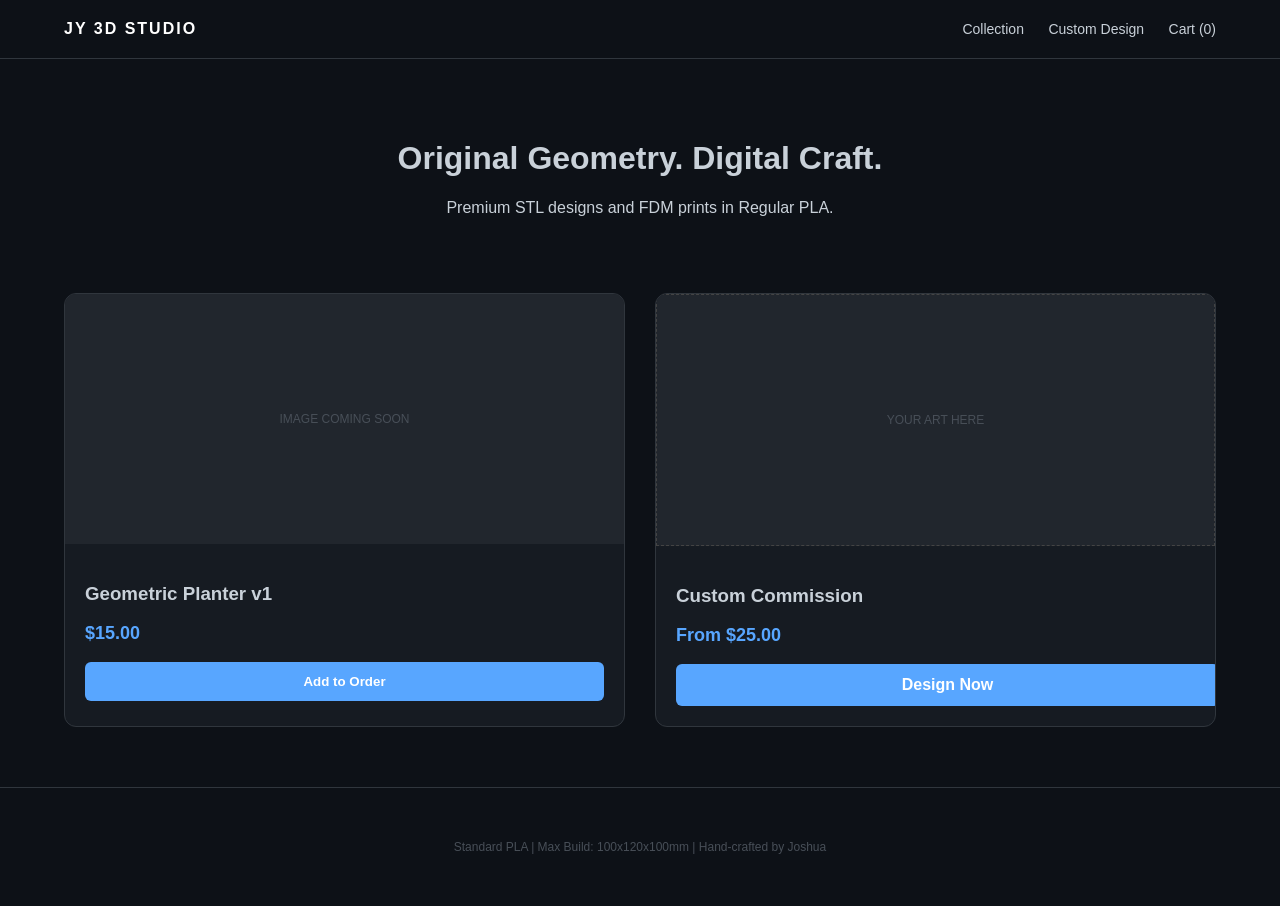
==== index.html @ 40d60420 "Create custom.html Update website look Update index.html" ====
<!DOCTYPE html>
<html lang="en">
<head>
    <meta charset="UTF-8">
    <meta name="viewport" content="width=device-width, initial-scale=1.0">
    <title>JY 3D Design Studio</title>
    <link rel="stylesheet" href="style.css">
</head>
<body>

<nav>
    <div class="logo">JY 3D STUDIO</div>
    <div class="nav-links">
        <a href="index.html">Collection</a>
        <a href="custom.html">Custom Design</a>
        <a href="#" class="cart-btn">Cart (0)</a>
    </div>
</nav>

<header class="hero">
    <h1>Original Geometry. Digital Craft.</h1>
    <p>Premium STL designs and FDM prints in Regular PLA.</p>
</header>

<section class="grid">
    <div class="card">
        <div class="img-placeholder">IMAGE COMING SOON</div>
        <div class="card-info">
            <h3>Geometric Planter v1</h3>
            <p class="price">$15.00</p>
            <button class="buy-btn">Add to Order</button>
        </div>
    </div>

    <div class="card custom-card">
        <div class="img-placeholder" style="border: 1px dashed #444;">YOUR ART HERE</div>
        <div class="card-info">
            <h3>Custom Commission</h3>
            <p class="price">From $25.00</p>
            <a href="custom.html" class="buy-btn" style="text-align: center; text-decoration: none; display: block;">Design Now</a>
        </div>
    </div>
</section>

<footer>
    <p>Standard PLA | Max Build: 100x120x100mm | Hand-crafted by Joshua</p>
</footer>

</body>
</html>
---- style.css ----
:root {
    --bg: #0d1117;
    --card: #161b22;
    --accent: #58a6ff;
    --text: #c9d1d9;
}

body {
    background-color: var(--bg);
    color: var(--text);
    font-family: -apple-system, BlinkMacSystemFont, "Segoe UI", Helvetica, Arial, sans-serif;
    margin: 0;
}

nav {
    display: flex;
    justify-content: space-between;
    align-items: center;
    padding: 20px 5%;
    border-bottom: 1px solid #30363d;
}

.logo { font-weight: bold; letter-spacing: 2px; color: white; }

.nav-links a {
    color: var(--text);
    text-decoration: none;
    margin-left: 20px;
    font-size: 14px;
}

.hero { text-align: center; padding: 60px 20px; }

.grid {
    display: grid;
    grid-template-columns: repeat(auto-fit, minmax(280px, 1fr));
    gap: 30px;
    padding: 0 5% 60px;
}

.card {
    background: var(--card);
    border-radius: 12px;
    border: 1px solid #30363d;
    overflow: hidden;
    transition: transform 0.2s;
}

.card:hover { transform: translateY(-5px); border-color: var(--accent); }

.img-placeholder {
    height: 250px;
    background: #21262d;
    display: flex;
    align-items: center;
    justify-content: center;
    font-size: 12px;
    color: #484f58;
}

.card-info { padding: 20px; }

.price { color: var(--accent); font-weight: bold; font-size: 18px; }

.buy-btn {
    width: 100%;
    background: var(--accent);
    color: white;
    border: none;
    padding: 12px;
    border-radius: 6px;
    font-weight: bold;
    cursor: pointer;
}

footer {
    text-align: center;
    padding: 40px;
    font-size: 12px;
    color: #484f58;
    border-top: 1px solid #30363d;
}
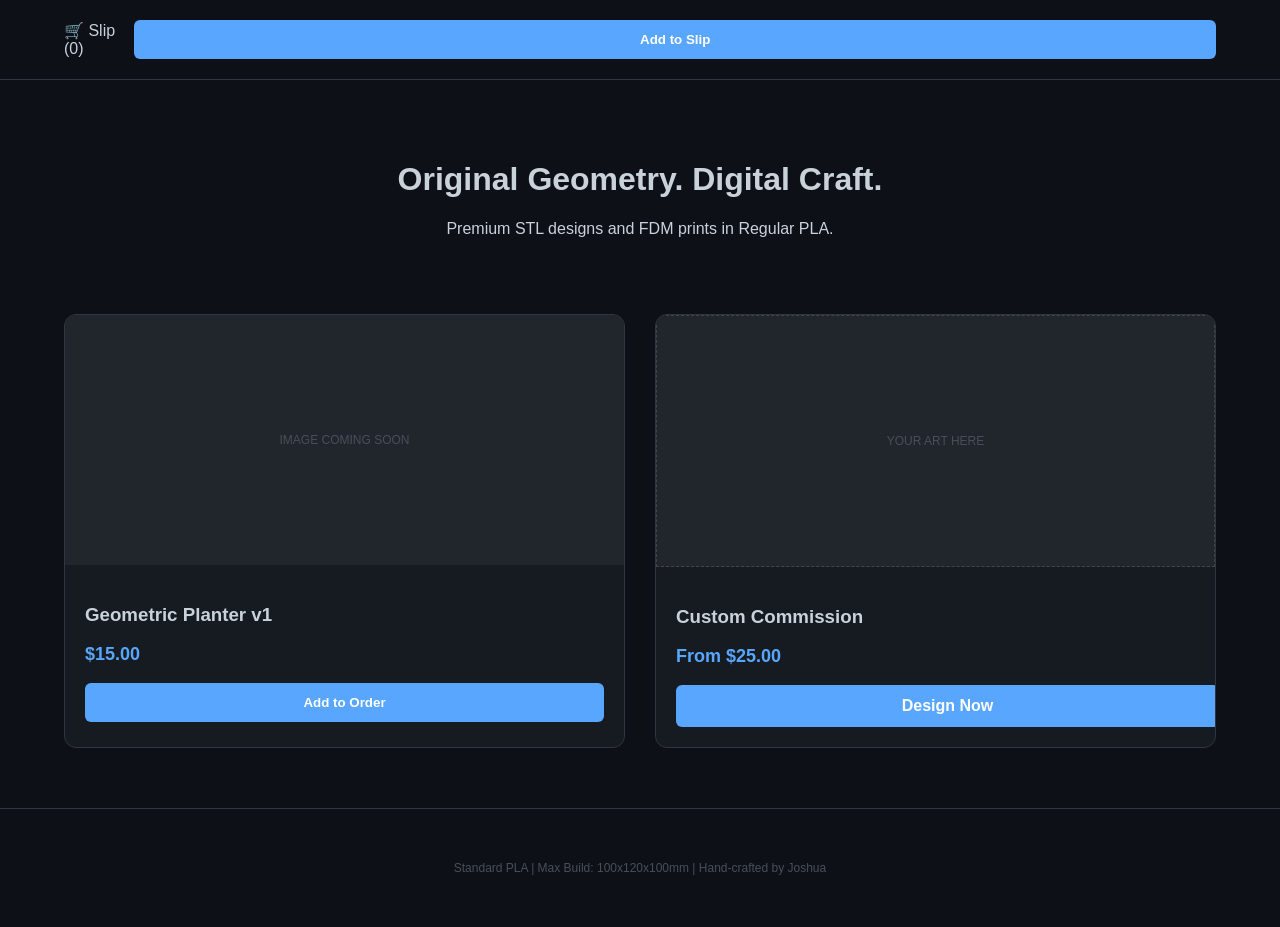
==== commit 133c0a56: "Made the site functional XD (hopefully)" ====
--- a/index.html
+++ b/index.html
@@ -9,12 +9,13 @@
 <body>
 
 <nav>
-    <div class="logo">JY 3D STUDIO</div>
-    <div class="nav-links">
-        <a href="index.html">Collection</a>
-        <a href="custom.html">Custom Design</a>
-        <a href="#" class="cart-btn">Cart (0)</a>
+    <div class="cart-icon" onclick="goToCheckout()" style="cursor:pointer; position:relative;">
+        🛒 Slip (<span id="cart-count">0</span>)
     </div>
+    
+    <button class="buy-btn" onclick="addToCart('Geometric Vase', '$25.00')">Add to Slip</button>
+    
+    <script src="main.js"></script>
 </nav>
 
 <header class="hero">
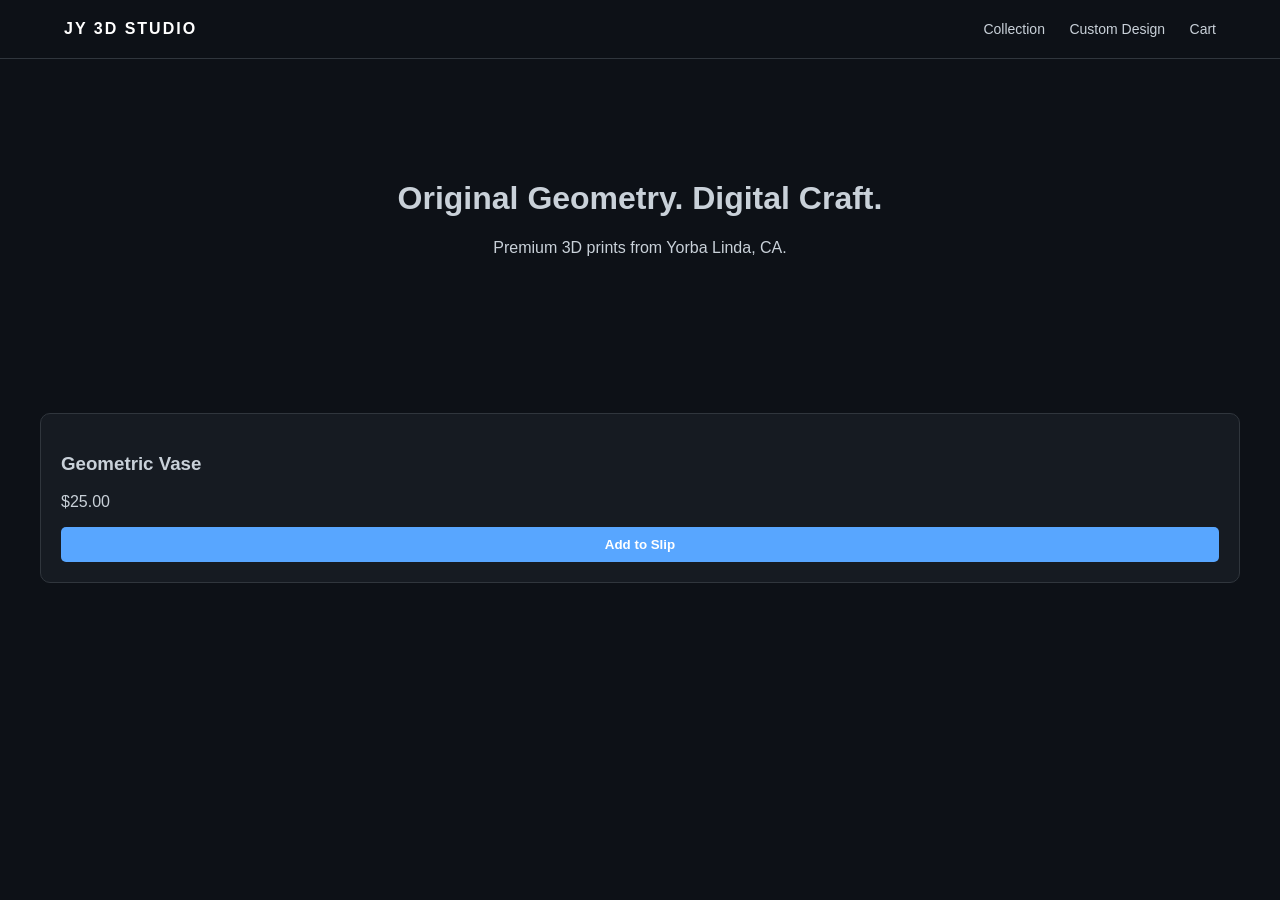
==== commit 91f0a5af: "Making sure everything works pt. 3" ====
--- a/index.html
+++ b/index.html
@@ -2,50 +2,33 @@
 <html lang="en">
 <head>
     <meta charset="UTF-8">
-    <meta name="viewport" content="width=device-width, initial-scale=1.0">
-    <title>JY 3D Design Studio</title>
+    <title>JY 3D Studio</title>
     <link rel="stylesheet" href="style.css">
 </head>
 <body>
 
 <nav>
-    <div class="cart-icon" onclick="goToCheckout()" style="cursor:pointer; position:relative;">
-        🛒 Slip (<span id="cart-count">0</span>)
+    <div class="logo">JY 3D STUDIO</div>
+    <div class="nav-links">
+        <a href="index.html">Collection</a>
+        <a href="custom.html">Custom Design</a>
+        <a href="checkout.html">Cart</a>
     </div>
-    
-    <button class="buy-btn" onclick="addToCart('Geometric Vase', '$25.00')">Add to Slip</button>
-    
-    <script src="main.js"></script>
 </nav>
 
-<header class="hero">
+<header style="text-align:center; padding:100px 20px;">
     <h1>Original Geometry. Digital Craft.</h1>
-    <p>Premium STL designs and FDM prints in Regular PLA.</p>
+    <p>Premium 3D prints from Yorba Linda, CA.</p>
 </header>
 
-<section class="grid">
-    <div class="card">
-        <div class="img-placeholder">IMAGE COMING SOON</div>
-        <div class="card-info">
-            <h3>Geometric Planter v1</h3>
-            <p class="price">$15.00</p>
-            <button class="buy-btn">Add to Order</button>
-        </div>
-    </div>
-
-    <div class="card custom-card">
-        <div class="img-placeholder" style="border: 1px dashed #444;">YOUR ART HERE</div>
-        <div class="card-info">
-            <h3>Custom Commission</h3>
-            <p class="price">From $25.00</p>
-            <a href="custom.html" class="buy-btn" style="text-align: center; text-decoration: none; display: block;">Design Now</a>
-        </div>
+<section style="display:grid; grid-template-columns: repeat(auto-fit, minmax(250px, 1fr)); gap:20px; padding:40px;">
+    <div class="card" style="background:#161b22; padding:20px; border-radius:10px; border:1px solid #30363d;">
+        <h3>Geometric Vase</h3>
+        <p>$25.00</p>
+        <button class="buy-btn" onclick="addToCart('Geometric Vase', '$25.00')" style="width:100%; padding:10px; background:#58a6ff; border:none; border-radius:5px; color:white; cursor:pointer;">Add to Slip</button>
     </div>
 </section>
 
-<footer>
-    <p>Standard PLA | Max Build: 100x120x100mm | Hand-crafted by Joshua</p>
-</footer>
-
+<script src="main.js"></script>
 </body>
 </html>
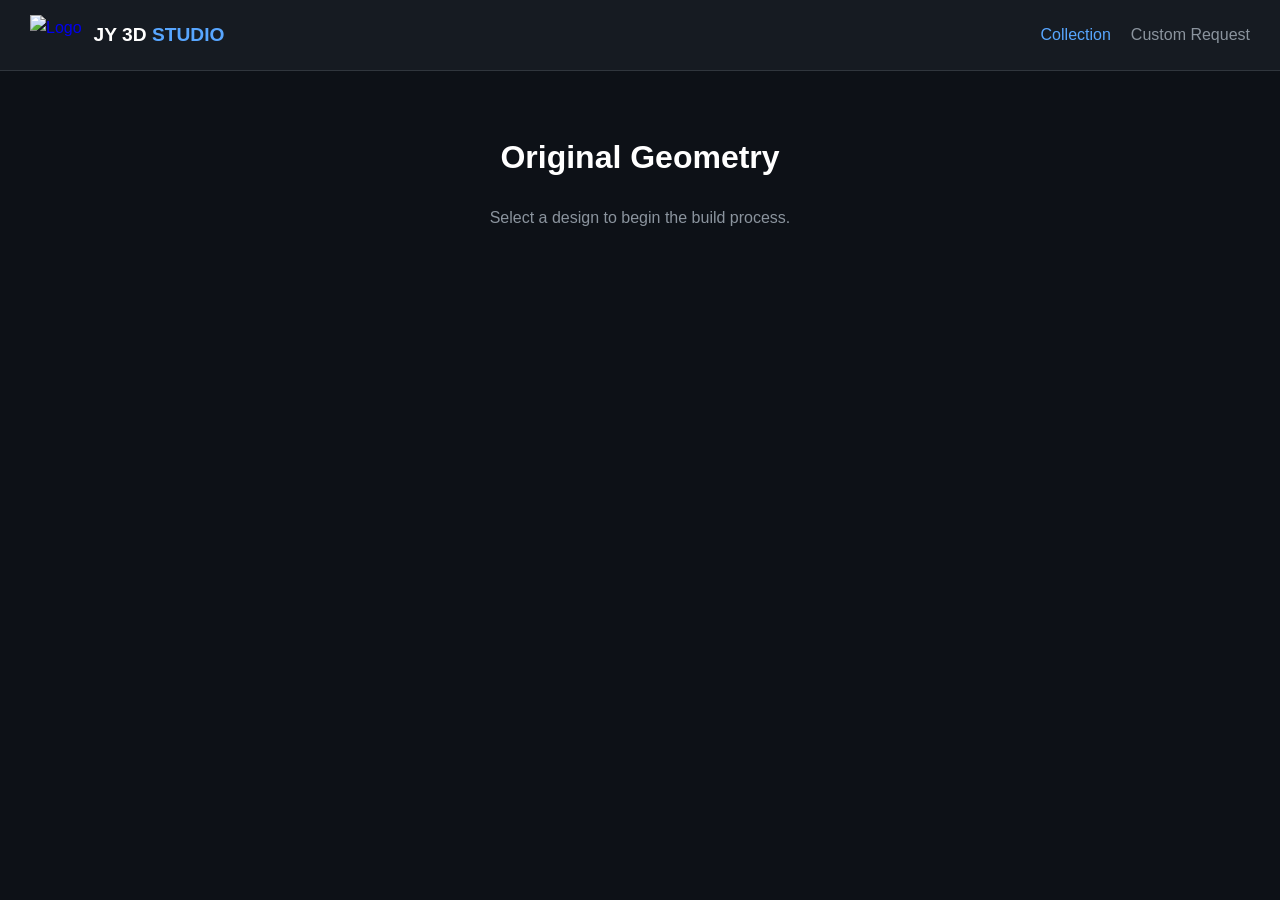
==== commit bd53e869: "feat: implement branding v1, email automation, and live order tracking Added global JY 3D Studio nav" ====
--- a/index.html
+++ b/index.html
@@ -2,33 +2,30 @@
 <html lang="en">
 <head>
     <meta charset="UTF-8">
-    <title>JY 3D Studio</title>
+    <meta name="viewport" content="width=device-width, initial-scale=1.0">
+    <title>Collection | JY 3D Studio</title>
     <link rel="stylesheet" href="style.css">
 </head>
 <body>
+    <nav style="display: flex; align-items: center; justify-content: space-between; padding: 15px 30px; background: #161b22; border-bottom: 1px solid #30363d;">
+        <div style="display: flex; align-items: center;">
+            <a href="index.html" style="text-decoration: none; display: flex; align-items: center;">
+                <img src="https://i.postimg.cc/SRM77fTp/JY_3D_Studio_Logo.png" alt="Logo" style="height: 40px; margin-right: 12px;">
+                <span style="color: white; font-weight: bold; font-size: 1.2rem;">JY 3D <span style="color: #58a6ff;">STUDIO</span></span>
+            </a>
+        </div>
+        <div style="display: flex; gap: 20px;">
+            <a href="index.html" style="color: #58a6ff; text-decoration: none;">Collection</a>
+            <a href="custom.html" style="color: #8b949e; text-decoration: none;">Custom Request</a>
+        </div>
+    </nav>
 
-<nav>
-    <div class="logo">JY 3D STUDIO</div>
-    <div class="nav-links">
-        <a href="index.html">Collection</a>
-        <a href="custom.html">Custom Design</a>
-        <a href="checkout.html">Cart</a>
+    <div style="padding: 40px; text-align: center;">
+        <h1 style="color: white;">Original Geometry</h1>
+        <p style="color: #8b949e;">Select a design to begin the build process.</p>
+        <div id="product-grid" style="display: grid; grid-template-columns: repeat(auto-fit, minmax(250px, 1fr)); gap: 30px; margin-top: 40px;">
+            </div>
     </div>
-</nav>
-
-<header style="text-align:center; padding:100px 20px;">
-    <h1>Original Geometry. Digital Craft.</h1>
-    <p>Premium 3D prints from Yorba Linda, CA.</p>
-</header>
-
-<section style="display:grid; grid-template-columns: repeat(auto-fit, minmax(250px, 1fr)); gap:20px; padding:40px;">
-    <div class="card" style="background:#161b22; padding:20px; border-radius:10px; border:1px solid #30363d;">
-        <h3>Geometric Vase</h3>
-        <p>$25.00</p>
-        <button class="buy-btn" onclick="addToCart('Geometric Vase', '$25.00')" style="width:100%; padding:10px; background:#58a6ff; border:none; border-radius:5px; color:white; cursor:pointer;">Add to Slip</button>
-    </div>
-</section>
-
-<script src="main.js"></script>
+    <script type="module" src="main.js"></script>
 </body>
 </html>
--- a/style.css
+++ b/style.css
@@ -1,82 +1,133 @@
+/* JY 3D Studio - Global Styles */
+
 :root {
-    --bg: #0d1117;
-    --card: #161b22;
-    --accent: #58a6ff;
-    --text: #c9d1d9;
+    --bg-dark: #0d1117;
+    --card-bg: #161b22;
+    --border-color: #30363d;
+    --text-main: #e6edf3;
+    --text-dim: #8b949e;
+    --electric-blue: #58a6ff;
+    --accent-green: #238636;
+    --glow: 0 0 15px rgba(88, 166, 255, 0.3);
+}
+
+* {
+    box-sizing: border-box;
+    transition: all 0.2s ease-in-out;
 }
 
 body {
-    background-color: var(--bg);
-    color: var(--text);
+    margin: 0;
     font-family: -apple-system, BlinkMacSystemFont, "Segoe UI", Helvetica, Arial, sans-serif;
-    margin: 0;
+    background-color: var(--bg-dark);
+    color: var(--text-main);
+    line-height: 1.6;
 }
 
-nav {
-    display: flex;
-    justify-content: space-between;
-    align-items: center;
-    padding: 20px 5%;
-    border-bottom: 1px solid #30363d;
+/* Navigation Links */
+nav a {
+    position: relative;
+    transition: color 0.3s;
 }
 
-.logo { font-weight: bold; letter-spacing: 2px; color: white; }
-
-.nav-links a {
-    color: var(--text);
-    text-decoration: none;
-    margin-left: 20px;
-    font-size: 14px;
+nav a:hover {
+    color: var(--electric-blue) !important;
 }
 
-.hero { text-align: center; padding: 60px 20px; }
+/* Product & Staff Cards */
+.card, #product-grid > div, #staff-grid > div {
+    background: var(--card-bg);
+    border: 1px solid var(--border-color);
+    border-radius: 12px;
+    padding: 20px;
+    text-align: center;
+}
 
-.grid {
+.card:hover, #product-grid > div:hover {
+    border-color: var(--electric-blue);
+    box-shadow: var(--glow);
+    transform: translateY(-5px);
+}
+
+/* Inputs & Textareas */
+input, textarea {
+    width: 100%;
+    padding: 12px;
+    background: #010409;
+    border: 1px solid var(--border-color);
+    color: white;
+    border-radius: 6px;
+    margin-top: 8px;
+}
+
+input:focus, textarea:focus {
+    outline: none;
+    border-color: var(--electric-blue);
+    box-shadow: 0 0 0 2px rgba(88, 166, 255, 0.2);
+}
+
+/* Buttons */
+button, .btn {
+    font-family: inherit;
+    font-weight: 600;
+    cursor: pointer;
+    border: none;
+    border-radius: 6px;
+    padding: 12px 24px;
+}
+
+.btn-blue {
+    background-color: var(--electric-blue);
+    color: white;
+}
+
+.btn-blue:hover {
+    background-color: #79c0ff;
+}
+
+.btn-outline {
+    background: transparent;
+    border: 1px solid var(--electric-blue);
+    color: var(--electric-blue);
+}
+
+.btn-outline:hover {
+    background: rgba(88, 166, 255, 0.1);
+}
+
+/* Status Badges */
+.badge {
+    padding: 5px 12px;
+    border-radius: 20px;
+    font-size: 0.75rem;
+    font-weight: bold;
+    letter-spacing: 0.5px;
+}
+
+/* Responsive Grid */
+#product-grid {
     display: grid;
     grid-template-columns: repeat(auto-fit, minmax(280px, 1fr));
-    gap: 30px;
-    padding: 0 5% 60px;
+    gap: 25px;
+    padding: 20px;
+    max-width: 1200px;
+    margin: 0 auto;
 }
 
-.card {
-    background: var(--card);
-    border-radius: 12px;
-    border: 1px solid #30363d;
-    overflow: hidden;
-    transition: transform 0.2s;
+/* Custom Scrollbar for the Studio Vibe */
+::-webkit-scrollbar {
+    width: 8px;
 }
 
-.card:hover { transform: translateY(-5px); border-color: var(--accent); }
-
-.img-placeholder {
-    height: 250px;
-    background: #21262d;
-    display: flex;
-    align-items: center;
-    justify-content: center;
-    font-size: 12px;
-    color: #484f58;
+::-webkit-scrollbar-track {
+    background: var(--bg-dark);
 }
 
-.card-info { padding: 20px; }
-
-.price { color: var(--accent); font-weight: bold; font-size: 18px; }
-
-.buy-btn {
-    width: 100%;
-    background: var(--accent);
-    color: white;
-    border: none;
-    padding: 12px;
-    border-radius: 6px;
-    font-weight: bold;
-    cursor: pointer;
+::-webkit-scrollbar-thumb {
+    background: var(--border-color);
+    border-radius: 10px;
 }
 
-footer {
-    text-align: center;
-    padding: 40px;
-    font-size: 12px;
-    color: #484f58;
-    border-top: 1px solid #30363d;
+::-webkit-scrollbar-thumb:hover {
+    background: var(--text-dim);
 }
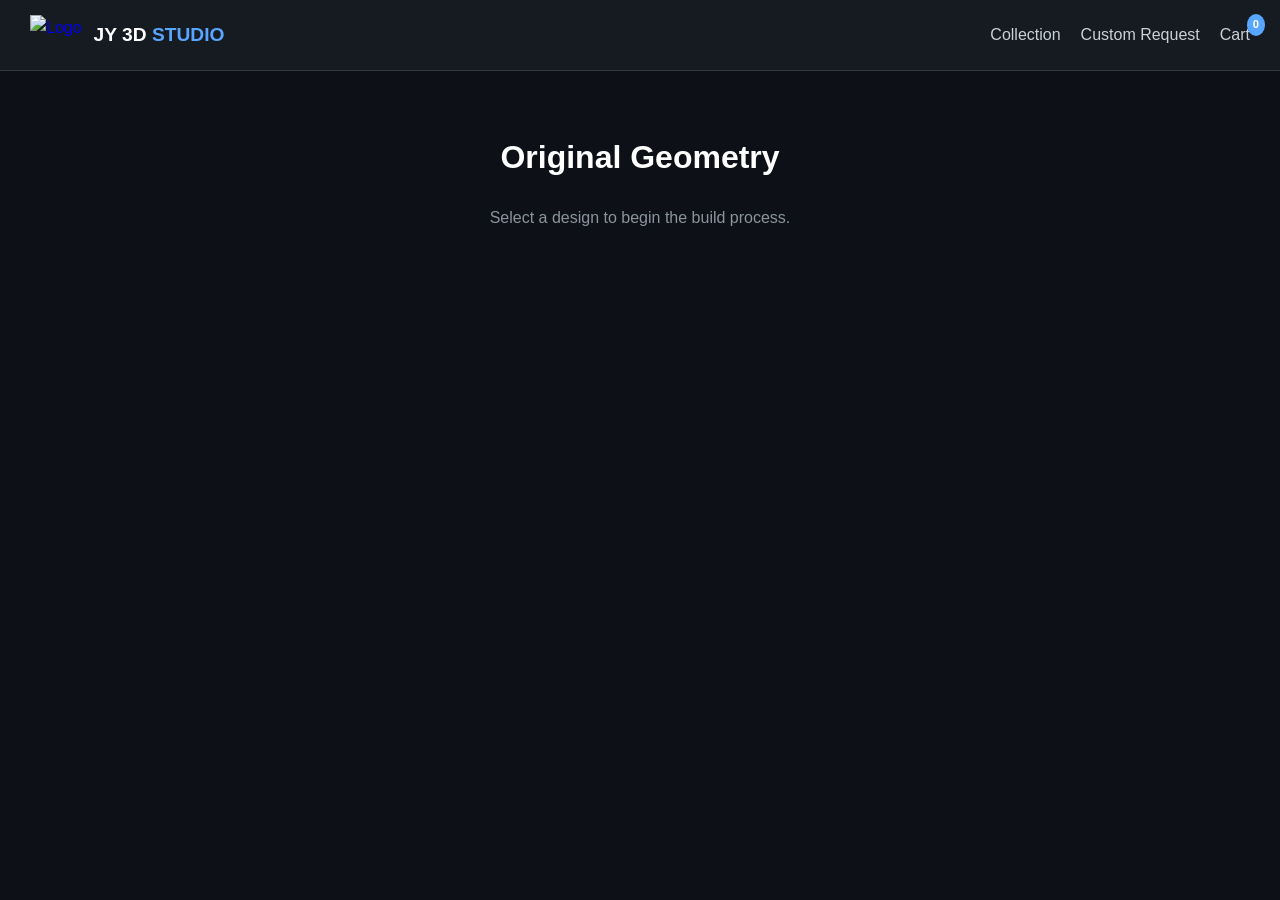
==== commit 79feffa1: "Done numerous of things. - Gemini made blueprint.md - edited all HTML files to have correct nav - ed" ====
--- a/index.html
+++ b/index.html
@@ -8,15 +8,17 @@
 </head>
 <body>
     <nav style="display: flex; align-items: center; justify-content: space-between; padding: 15px 30px; background: #161b22; border-bottom: 1px solid #30363d;">
-        <div style="display: flex; align-items: center;">
-            <a href="index.html" style="text-decoration: none; display: flex; align-items: center;">
-                <img src="https://i.postimg.cc/SRM77fTp/JY_3D_Studio_Logo.png" alt="Logo" style="height: 40px; margin-right: 12px;">
-                <span style="color: white; font-weight: bold; font-size: 1.2rem;">JY 3D <span style="color: #58a6ff;">STUDIO</span></span>
+        <a href="index.html" style="text-decoration: none; display: flex; align-items: center;">
+            <img src="https://i.postimg.cc/SRM77fTp/JY_3D_Studio_Logo.png" alt="Logo" style="height: 40px; margin-right: 12px;">
+            <span style="color: white; font-weight: bold; font-size: 1.2rem;">JY 3D <span style="color: #58a6ff;">STUDIO</span></span>
+        </a>
+        <div style="display: flex; align-items: center; gap: 20px;">
+            <a href="index.html" style="color: #c9d1d9; text-decoration: none;">Collection</a>
+            <a href="custom.html" style="color: #c9d1d9; text-decoration: none;">Custom Request</a>
+            <a href="checkout.html" style="color: #c9d1d9; text-decoration: none; position: relative;">
+                Cart
+                <span id="cart-count" style="position: absolute; top: -8px; right: -15px; background: #58a6ff; color: white; border-radius: 50%; padding: 2px 6px; font-size: 0.7rem; font-weight: bold;">0</span>
             </a>
-        </div>
-        <div style="display: flex; gap: 20px;">
-            <a href="index.html" style="color: #58a6ff; text-decoration: none;">Collection</a>
-            <a href="custom.html" style="color: #8b949e; text-decoration: none;">Custom Request</a>
         </div>
     </nav>
 
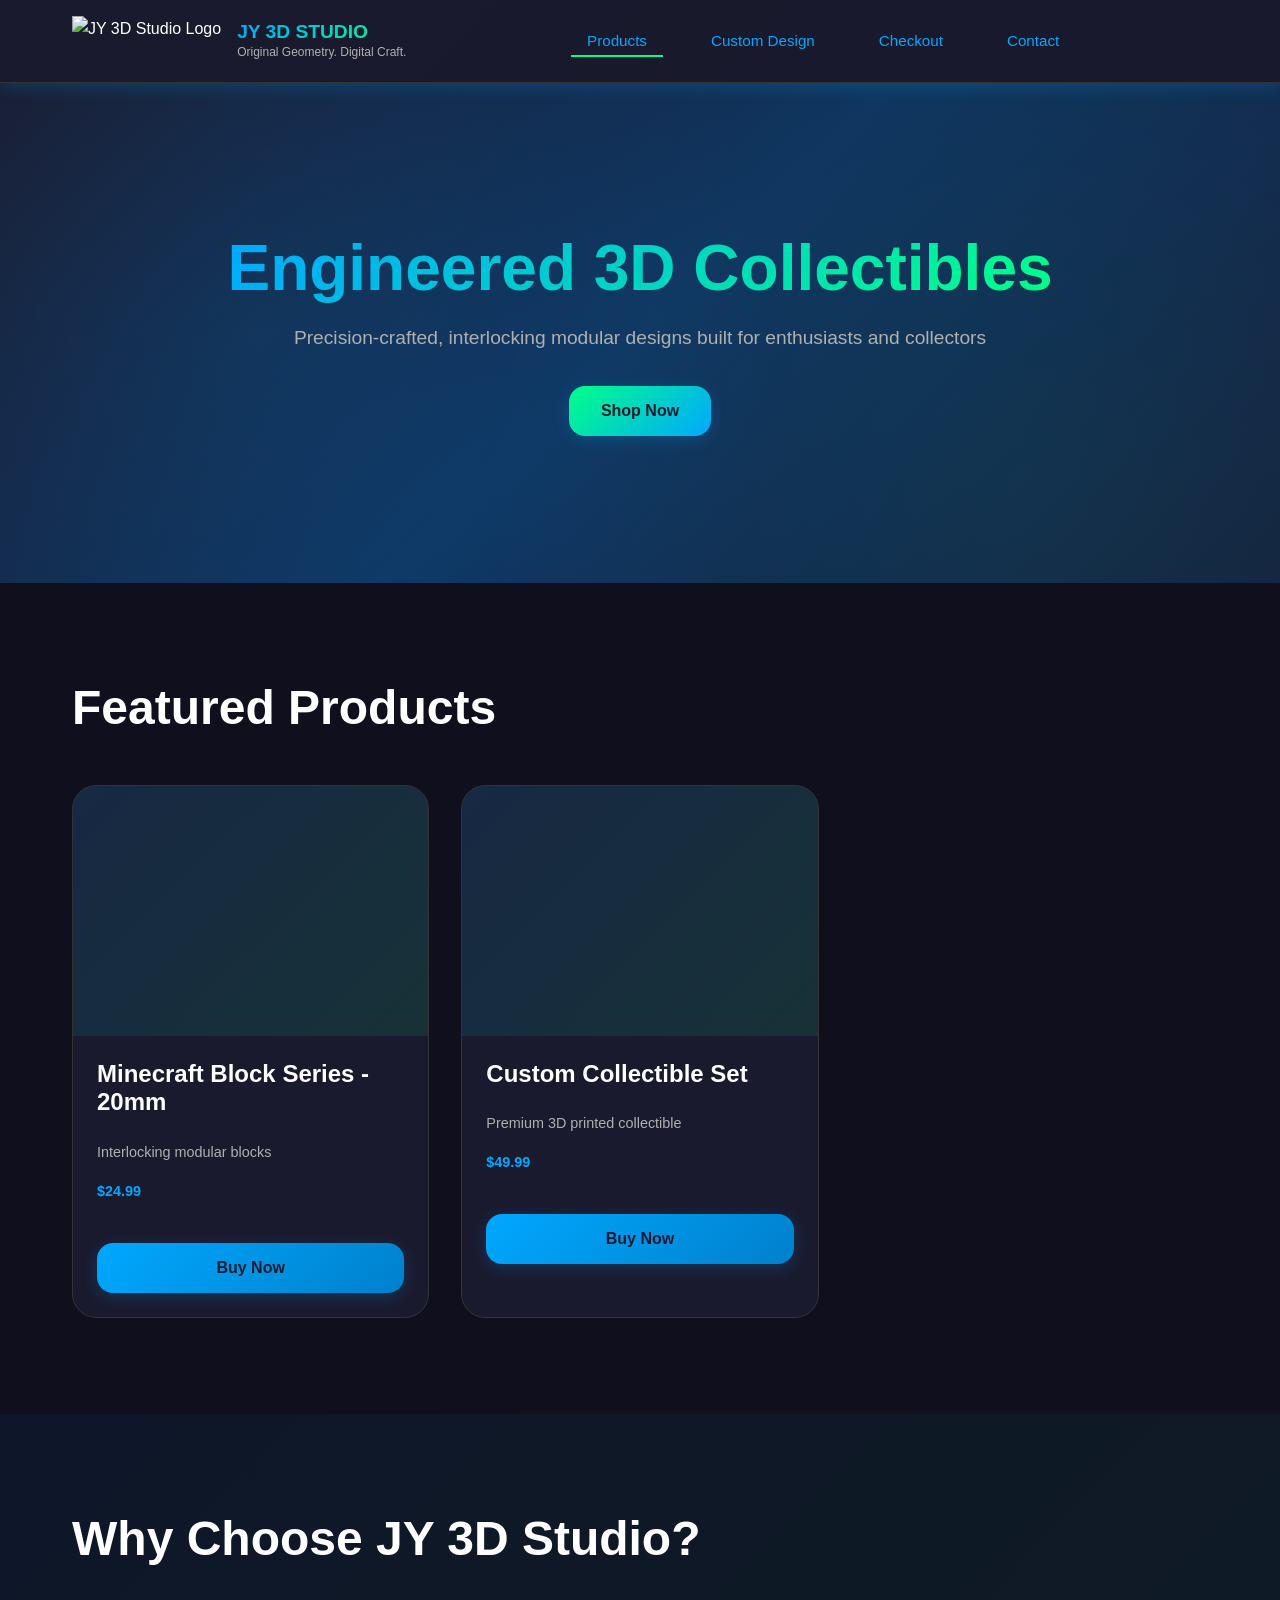
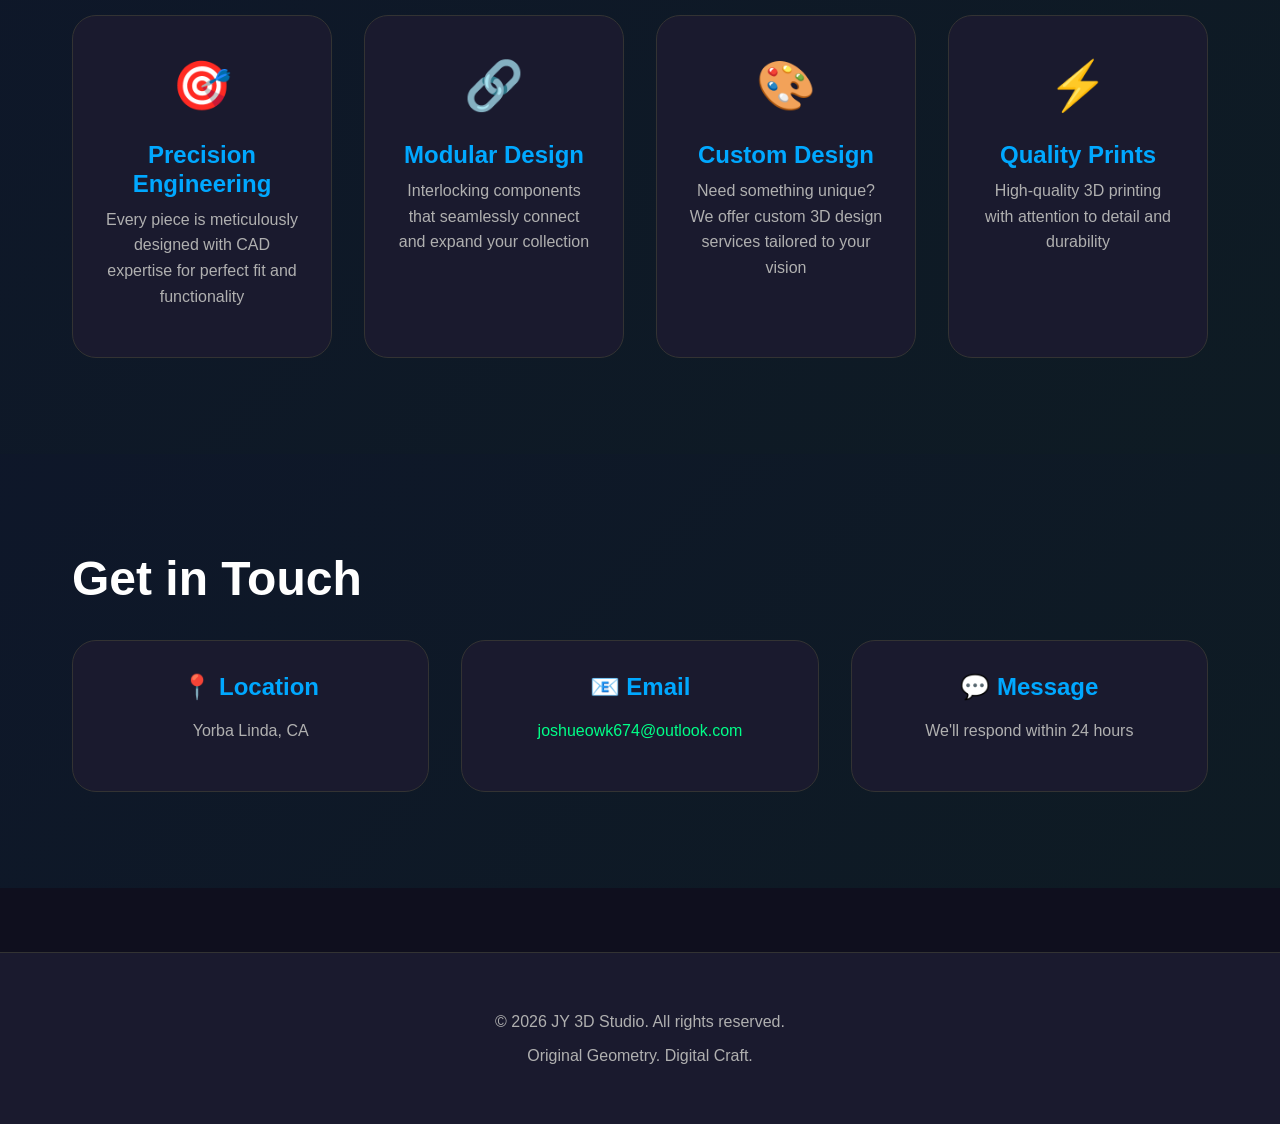
==== commit 49d77904: "Complete JY 3D Design Studio website with Stripe integration ready" ====
--- a/index.html
+++ b/index.html
@@ -3,31 +3,120 @@
 <head>
     <meta charset="UTF-8">
     <meta name="viewport" content="width=device-width, initial-scale=1.0">
-    <title>Collection | JY 3D Studio</title>
-    <link rel="stylesheet" href="style.css">
+    <title>JY 3D Studio - Custom 3D Designs & Modular Collectibles</title>
+    <link rel="stylesheet" href="styles.css">
 </head>
 <body>
-    <nav style="display: flex; align-items: center; justify-content: space-between; padding: 15px 30px; background: #161b22; border-bottom: 1px solid #30363d;">
-        <a href="index.html" style="text-decoration: none; display: flex; align-items: center;">
-            <img src="https://i.postimg.cc/SRM77fTp/JY_3D_Studio_Logo.png" alt="Logo" style="height: 40px; margin-right: 12px;">
-            <span style="color: white; font-weight: bold; font-size: 1.2rem;">JY 3D <span style="color: #58a6ff;">STUDIO</span></span>
-        </a>
-        <div style="display: flex; align-items: center; gap: 20px;">
-            <a href="index.html" style="color: #c9d1d9; text-decoration: none;">Collection</a>
-            <a href="custom.html" style="color: #c9d1d9; text-decoration: none;">Custom Request</a>
-            <a href="checkout.html" style="color: #c9d1d9; text-decoration: none; position: relative;">
-                Cart
-                <span id="cart-count" style="position: absolute; top: -8px; right: -15px; background: #58a6ff; color: white; border-radius: 50%; padding: 2px 6px; font-size: 0.7rem; font-weight: bold;">0</span>
-            </a>
+    <!-- Navigation -->
+    <nav class="navbar">
+        <div class="container">
+            <div class="logo-section">
+                <img src="images/logo.png" alt="JY 3D Studio Logo" class="logo-img">
+                <div class="logo-text">
+                    <h1>JY 3D STUDIO</h1>
+                    <p>Original Geometry. Digital Craft.</p>
+                </div>
+            </div>
+            <ul class="nav-menu">
+                <li><a href="index.html" class="active">Products</a></li>
+                <li><a href="custom.html">Custom Design</a></li>
+                <li><a href="checkout.html">Checkout</a></li>
+                <li><a href="#contact">Contact</a></li>
+            </ul>
+            <div class="hamburger">
+                <span></span>
+                <span></span>
+                <span></span>
+            </div>
         </div>
     </nav>
 
-    <div style="padding: 40px; text-align: center;">
-        <h1 style="color: white;">Original Geometry</h1>
-        <p style="color: #8b949e;">Select a design to begin the build process.</p>
-        <div id="product-grid" style="display: grid; grid-template-columns: repeat(auto-fit, minmax(250px, 1fr)); gap: 30px; margin-top: 40px;">
+    <!-- Hero Section -->
+    <section class="hero">
+        <div class="hero-content">
+            <h2>Engineered 3D Collectibles</h2>
+            <p>Precision-crafted, interlocking modular designs built for enthusiasts and collectors</p>
+            <a href="#catalog" class="cta-button">Shop Now</a>
+        </div>
+    </section>
+
+    <!-- Product Catalog -->
+    <section id="catalog" class="catalog">
+        <div class="container">
+            <h2>Featured Products</h2>
+            <div class="product-grid" id="productGrid">
+                <!-- Products will be generated by JavaScript -->
+                <div class="product-card placeholder">
+                    <div class="product-image">
+                        <div class="placeholder-image">📦</div>
+                    </div>
+                    <h3>Product Catalog</h3>
+                    <p>Your products will appear here. Add your Stripe payment links to get started!</p>
+                    <p class="product-price">Contact for pricing</p>
+                    <button class="btn-primary" disabled>Coming Soon</button>
+                </div>
             </div>
-    </div>
-    <script type="module" src="main.js"></script>
+        </div>
+    </section>
+
+    <!-- Features Section -->
+    <section class="features">
+        <div class="container">
+            <h2>Why Choose JY 3D Studio?</h2>
+            <div class="features-grid">
+                <div class="feature-card">
+                    <div class="feature-icon">🎯</div>
+                    <h3>Precision Engineering</h3>
+                    <p>Every piece is meticulously designed with CAD expertise for perfect fit and functionality</p>
+                </div>
+                <div class="feature-card">
+                    <div class="feature-icon">🔗</div>
+                    <h3>Modular Design</h3>
+                    <p>Interlocking components that seamlessly connect and expand your collection</p>
+                </div>
+                <div class="feature-card">
+                    <div class="feature-icon">🎨</div>
+                    <h3>Custom Design</h3>
+                    <p>Need something unique? We offer custom 3D design services tailored to your vision</p>
+                </div>
+                <div class="feature-card">
+                    <div class="feature-icon">⚡</div>
+                    <h3>Quality Prints</h3>
+                    <p>High-quality 3D printing with attention to detail and durability</p>
+                </div>
+            </div>
+        </div>
+    </section>
+
+    <!-- Contact Section -->
+    <section id="contact" class="contact">
+        <div class="container">
+            <h2>Get in Touch</h2>
+            <div class="contact-info">
+                <div class="contact-item">
+                    <h3>📍 Location</h3>
+                    <p>Yorba Linda, CA</p>
+                </div>
+                <div class="contact-item">
+                    <h3>📧 Email</h3>
+                    <p><a href="mailto:joshueowk674@outlook.com">joshueowk674@outlook.com</a></p>
+                </div>
+                <div class="contact-item">
+                    <h3>💬 Message</h3>
+                    <p>We'll respond within 24 hours</p>
+                </div>
+            </div>
+        </div>
+    </section>
+
+    <!-- Footer -->
+    <footer class="footer">
+        <div class="container">
+            <p>&copy; 2026 JY 3D Studio. All rights reserved.</p>
+            <p>Original Geometry. Digital Craft.</p>
+        </div>
+    </footer>
+
+    <script src="script.js"></script>
 </body>
 </html>
--- a/styles.css
+++ b/styles.css
@@ -0,0 +1,799 @@
+/* ==================== ROOT VARIABLES ==================== */
+:root {
+    --primary-color: #00a8ff;
+    --primary-dark: #0080cc;
+    --secondary-color: #1a1a2e;
+    --accent-color: #00ff88;
+    --text-primary: #ffffff;
+    --text-secondary: #b0b0b0;
+    --background: #0f0f1e;
+    --surface: #1a1a2e;
+    --border: #333333;
+    --success: #00ff88;
+    --error: #ff3333;
+    --spacing-unit: 1rem;
+    --radius-sm: 0.5rem;
+    --radius-md: 1rem;
+    --radius-lg: 1.5rem;
+    --shadow-sm: 0 2px 8px rgba(0, 168, 255, 0.1);
+    --shadow-md: 0 4px 16px rgba(0, 168, 255, 0.2);
+    --shadow-lg: 0 8px 32px rgba(0, 168, 255, 0.3);
+    --transition: all 0.3s cubic-bezier(0.4, 0, 0.2, 1);
+}
+
+/* ==================== RESET & BASE STYLES ==================== */
+* {
+    margin: 0;
+    padding: 0;
+    box-sizing: border-box;
+}
+
+html {
+    scroll-behavior: smooth;
+}
+
+body {
+    font-family: 'Segoe UI', Tahoma, Geneva, Verdana, sans-serif;
+    background: var(--background);
+    color: var(--text-primary);
+    line-height: 1.6;
+    overflow-x: hidden;
+}
+
+.container {
+    max-width: 1200px;
+    margin: 0 auto;
+    padding: 0 calc(var(--spacing-unit) * 2);
+}
+
+/* ==================== TYPOGRAPHY ==================== */
+h1, h2, h3, h4, h5, h6 {
+    font-weight: 700;
+    line-height: 1.2;
+}
+
+h2 {
+    font-size: clamp(2rem, 5vw, 3rem);
+    margin-bottom: calc(var(--spacing-unit) * 2);
+}
+
+h3 {
+    font-size: 1.5rem;
+    margin-bottom: var(--spacing-unit);
+}
+
+p {
+    color: var(--text-secondary);
+    margin-bottom: var(--spacing-unit);
+}
+
+a {
+    color: var(--primary-color);
+    text-decoration: none;
+    transition: var(--transition);
+}
+
+a:hover {
+    color: var(--accent-color);
+}
+
+/* ==================== NAVBAR ==================== */
+.navbar {
+    background: linear-gradient(135deg, var(--secondary-color) 0%, rgba(26, 26, 46, 0.95) 100%);
+    backdrop-filter: blur(10px);
+    border-bottom: 1px solid var(--border);
+    position: sticky;
+    top: 0;
+    z-index: 1000;
+    box-shadow: var(--shadow-md);
+}
+
+.navbar .container {
+    display: flex;
+    align-items: center;
+    justify-content: space-between;
+    padding: calc(var(--spacing-unit) * 1) calc(var(--spacing-unit) * 2);
+    gap: calc(var(--spacing-unit) * 2);
+}
+
+.logo-section {
+    display: flex;
+    align-items: center;
+    gap: var(--spacing-unit);
+    flex-shrink: 0;
+}
+
+.logo-img {
+    height: 50px;
+    width: auto;
+    animation: float 3s ease-in-out infinite;
+}
+
+@keyframes float {
+    0%, 100% { transform: translateY(0px); }
+    50% { transform: translateY(-5px); }
+}
+
+.logo-text h1 {
+    font-size: 1.2rem;
+    background: linear-gradient(135deg, var(--primary-color), var(--accent-color));
+    -webkit-background-clip: text;
+    -webkit-text-fill-color: transparent;
+    background-clip: text;
+}
+
+.logo-text p {
+    font-size: 0.75rem;
+    color: var(--text-secondary);
+    margin: 0;
+}
+
+.nav-menu {
+    display: flex;
+    list-style: none;
+    gap: calc(var(--spacing-unit) * 2);
+    flex: 1;
+    justify-content: center;
+}
+
+.nav-menu a {
+    font-size: 0.95rem;
+    font-weight: 500;
+    padding: 0.5rem 1rem;
+    border-radius: var(--radius-sm);
+    transition: var(--transition);
+    position: relative;
+}
+
+.nav-menu a::after {
+    content: '';
+    position: absolute;
+    bottom: 0;
+    left: 0;
+    width: 0;
+    height: 2px;
+    background: var(--accent-color);
+    transition: var(--transition);
+}
+
+.nav-menu a:hover::after,
+.nav-menu a.active::after {
+    width: 100%;
+}
+
+.hamburger {
+    display: none;
+    flex-direction: column;
+    cursor: pointer;
+    gap: 0.4rem;
+}
+
+.hamburger span {
+    width: 25px;
+    height: 3px;
+    background: var(--primary-color);
+    border-radius: 2px;
+    transition: var(--transition);
+}
+
+/* ==================== HERO SECTION ==================== */
+.hero {
+    background: linear-gradient(135deg, #1a1a2e 0%, #0f3460 50%, #16213e 100%);
+    padding: calc(var(--spacing-unit) * 8) 0;
+    display: flex;
+    align-items: center;
+    justify-content: center;
+    min-height: 500px;
+    position: relative;
+    overflow: hidden;
+}
+
+.hero::before {
+    content: '';
+    position: absolute;
+    top: 0;
+    left: 0;
+    right: 0;
+    bottom: 0;
+    background: radial-gradient(circle at 20% 50%, rgba(0, 168, 255, 0.1) 0%, transparent 50%),
+                radial-gradient(circle at 80% 80%, rgba(0, 255, 136, 0.05) 0%, transparent 50%);
+    pointer-events: none;
+}
+
+.hero-content {
+    text-align: center;
+    z-index: 1;
+}
+
+.hero-content h2 {
+    font-size: clamp(2rem, 6vw, 4rem);
+    margin-bottom: var(--spacing-unit);
+    background: linear-gradient(135deg, var(--primary-color), var(--accent-color));
+    -webkit-background-clip: text;
+    -webkit-text-fill-color: transparent;
+    background-clip: text;
+    animation: slideInDown 0.8s ease-out;
+}
+
+.hero-content p {
+    font-size: 1.2rem;
+    color: var(--text-secondary);
+    margin-bottom: calc(var(--spacing-unit) * 2);
+    animation: slideInUp 0.8s ease-out;
+}
+
+@keyframes slideInDown {
+    from { opacity: 0; transform: translateY(-30px); }
+    to { opacity: 1; transform: translateY(0); }
+}
+
+@keyframes slideInUp {
+    from { opacity: 0; transform: translateY(30px); }
+    to { opacity: 1; transform: translateY(0); }
+}
+
+/* ==================== BUTTONS ==================== */
+.btn-primary,
+.btn-secondary {
+    display: inline-block;
+    padding: calc(var(--spacing-unit) * 0.75) calc(var(--spacing-unit) * 2);
+    border: none;
+    border-radius: var(--radius-md);
+    font-size: 1rem;
+    font-weight: 600;
+    cursor: pointer;
+    transition: var(--transition);
+    text-align: center;
+    text-decoration: none;
+}
+
+.btn-primary {
+    background: linear-gradient(135deg, var(--primary-color), var(--primary-dark));
+    color: var(--secondary-color);
+    box-shadow: var(--shadow-md);
+}
+
+.btn-primary:hover {
+    transform: translateY(-2px);
+    box-shadow: var(--shadow-lg);
+}
+
+.btn-secondary {
+    background: transparent;
+    color: var(--primary-color);
+    border: 2px solid var(--primary-color);
+}
+
+.btn-secondary:hover {
+    background: var(--primary-color);
+    color: var(--secondary-color);
+}
+
+.btn-large {
+    padding: calc(var(--spacing-unit) * 1) calc(var(--spacing-unit) * 3);
+    font-size: 1.1rem;
+}
+
+.cta-button {
+    display: inline-block;
+    padding: calc(var(--spacing-unit) * 0.75) calc(var(--spacing-unit) * 2);
+    border: none;
+    border-radius: var(--radius-md);
+    background: linear-gradient(135deg, var(--accent-color), var(--primary-color));
+    color: var(--secondary-color);
+    font-weight: 600;
+    cursor: pointer;
+    transition: var(--transition);
+    box-shadow: var(--shadow-md);
+    text-decoration: none;
+}
+
+.cta-button:hover {
+    transform: scale(1.05);
+    box-shadow: var(--shadow-lg);
+}
+
+button:disabled {
+    opacity: 0.5;
+    cursor: not-allowed;
+}
+
+/* ==================== CATALOG SECTION ==================== */
+.catalog {
+    padding: calc(var(--spacing-unit) * 6) 0;
+    background: var(--background);
+}
+
+.product-grid {
+    display: grid;
+    grid-template-columns: repeat(auto-fill, minmax(280px, 1fr));
+    gap: calc(var(--spacing-unit) * 2);
+    margin-top: calc(var(--spacing-unit) * 3);
+}
+
+.product-card {
+    background: var(--surface);
+    border: 1px solid var(--border);
+    border-radius: var(--radius-lg);
+    overflow: hidden;
+    transition: var(--transition);
+    display: flex;
+    flex-direction: column;
+}
+
+.product-card:hover {
+    border-color: var(--primary-color);
+    box-shadow: var(--shadow-lg);
+    transform: translateY(-8px);
+}
+
+.product-image {
+    width: 100%;
+    height: 250px;
+    background: linear-gradient(135deg, rgba(0, 168, 255, 0.1), rgba(0, 255, 136, 0.1));
+    display: flex;
+    align-items: center;
+    justify-content: center;
+    overflow: hidden;
+}
+
+.placeholder-image {
+    font-size: 4rem;
+    opacity: 0.5;
+}
+
+.product-card h3 {
+    padding: calc(var(--spacing-unit) * 1.5);
+    padding-bottom: 0.5rem;
+}
+
+.product-card p {
+    padding: 0 calc(var(--spacing-unit) * 1.5);
+    font-size: 0.9rem;
+}
+
+.product-price {
+    font-size: 1.5rem;
+    font-weight: 700;
+    color: var(--primary-color);
+    padding: var(--spacing-unit) calc(var(--spacing-unit) * 1.5) 0;
+}
+
+.product-card .btn-primary {
+    margin: calc(var(--spacing-unit) * 1.5);
+    width: calc(100% - calc(var(--spacing-unit) * 3));
+}
+
+/* ==================== FEATURES SECTION ==================== */
+.features {
+    padding: calc(var(--spacing-unit) * 6) 0;
+    background: linear-gradient(135deg, rgba(0, 168, 255, 0.05) 0%, rgba(0, 255, 136, 0.05) 100%);
+}
+
+.features-grid {
+    display: grid;
+    grid-template-columns: repeat(auto-fit, minmax(250px, 1fr));
+    gap: calc(var(--spacing-unit) * 2);
+    margin-top: calc(var(--spacing-unit) * 3);
+}
+
+.feature-card {
+    background: var(--surface);
+    border: 1px solid var(--border);
+    padding: calc(var(--spacing-unit) * 2);
+    border-radius: var(--radius-lg);
+    text-align: center;
+    transition: var(--transition);
+}
+
+.feature-card:hover {
+    border-color: var(--primary-color);
+    transform: translateY(-5px);
+}
+
+.feature-icon {
+    font-size: 3rem;
+    margin-bottom: var(--spacing-unit);
+}
+
+.feature-card h3 {
+    color: var(--primary-color);
+    margin-bottom: 0.5rem;
+}
+
+/* ==================== CUSTOM SECTION ==================== */
+.custom-section {
+    padding: calc(var(--spacing-unit) * 4) 0;
+    min-height: 100vh;
+}
+
+.form-wrapper {
+    background: var(--surface);
+    border: 1px solid var(--border);
+    border-radius: var(--radius-lg);
+    padding: calc(var(--spacing-unit) * 3);
+    max-width: 700px;
+    margin: 0 auto;
+}
+
+.section-description {
+    text-align: center;
+    color: var(--text-secondary);
+    margin-bottom: calc(var(--spacing-unit) * 2);
+}
+
+.custom-form {
+    display: flex;
+    flex-direction: column;
+    gap: calc(var(--spacing-unit) * 2);
+}
+
+fieldset {
+    border: 1px solid var(--border);
+    border-radius: var(--radius-md);
+    padding: calc(var(--spacing-unit) * 1.5);
+    background: rgba(0, 168, 255, 0.02);
+}
+
+legend {
+    color: var(--primary-color);
+    font-weight: 600;
+    padding: 0 0.5rem;
+}
+
+.form-group {
+    display: flex;
+    flex-direction: column;
+    gap: 0.5rem;
+}
+
+.form-group label {
+    font-weight: 500;
+    color: var(--text-primary);
+}
+
+.form-group input,
+.form-group select,
+.form-group textarea {
+    padding: calc(var(--spacing-unit) * 0.75);
+    background: var(--background);
+    border: 1px solid var(--border);
+    border-radius: var(--radius-sm);
+    color: var(--text-primary);
+    font-family: inherit;
+    font-size: 1rem;
+    transition: var(--transition);
+}
+
+.form-group input:focus,
+.form-group select:focus,
+.form-group textarea:focus {
+    outline: none;
+    border-color: var(--primary-color);
+    box-shadow: 0 0 0 3px rgba(0, 168, 255, 0.1);
+}
+
+.form-group small {
+    color: var(--text-secondary);
+    font-size: 0.85rem;
+}
+
+.form-group.checkbox {
+    flex-direction: row;
+    align-items: center;
+    gap: 0.5rem;
+}
+
+.form-group.checkbox input {
+    width: 20px;
+    height: 20px;
+    cursor: pointer;
+}
+
+.form-note {
+    text-align: center;
+    color: var(--text-secondary);
+    font-size: 0.9rem;
+    margin-top: var(--spacing-unit);
+}
+
+.success-message {
+    background: linear-gradient(135deg, rgba(0, 255, 136, 0.1), rgba(0, 168, 255, 0.1));
+    border: 2px solid var(--success);
+    border-radius: var(--radius-lg);
+    padding: calc(var(--spacing-unit) * 2);
+    text-align: center;
+}
+
+.success-message h3 {
+    color: var(--success);
+}
+
+/* ==================== CHECKOUT SECTION ==================== */
+.checkout-section {
+    padding: calc(var(--spacing-unit) * 4) 0;
+    min-height: 80vh;
+}
+
+.checkout-wrapper {
+    background: var(--surface);
+    border: 1px solid var(--border);
+    border-radius: var(--radius-lg);
+    padding: calc(var(--spacing-unit) * 3);
+}
+
+.checkout-content {
+    display: grid;
+    grid-template-columns: 1fr 1fr;
+    gap: calc(var(--spacing-unit) * 3);
+    margin: calc(var(--spacing-unit) * 2) 0;
+}
+
+.order-summary,
+.checkout-info {
+    display: flex;
+    flex-direction: column;
+    gap: var(--spacing-unit);
+}
+
+.summary-placeholder,
+.info-box {
+    background: rgba(0, 168, 255, 0.05);
+    border: 1px solid var(--border);
+    padding: calc(var(--spacing-unit) * 1.5);
+    border-radius: var(--radius-md);
+}
+
+.info-box h4 {
+    color: var(--primary-color);
+    margin-bottom: 0.5rem;
+}
+
+.info-box p {
+    font-size: 0.95rem;
+}
+
+.checkout-cta {
+    display: flex;
+    gap: var(--spacing-unit);
+    justify-content: center;
+    margin-top: calc(var(--spacing-unit) * 3);
+}
+
+/* ==================== STATUS SECTION ==================== */
+.status-section {
+    padding: calc(var(--spacing-unit) * 6) 0;
+    min-height: 80vh;
+    display: flex;
+    align-items: center;
+}
+
+.status-wrapper {
+    background: var(--surface);
+    border: 2px solid var(--border);
+    border-radius: var(--radius-lg);
+    padding: calc(var(--spacing-unit) * 3);
+    text-align: center;
+    max-width: 600px;
+    margin: 0 auto;
+    width: 100%;
+}
+
+.status-icon {
+    font-size: 4rem;
+    color: var(--success);
+    margin-bottom: var(--spacing-unit);
+}
+
+.status-message {
+    font-size: 1.1rem;
+    color: var(--text-secondary);
+    margin-bottom: calc(var(--spacing-unit) * 2);
+}
+
+.status-content {
+    display: grid;
+    grid-template-columns: repeat(auto-fit, minmax(200px, 1fr));
+    gap: var(--spacing-unit);
+    margin: calc(var(--spacing-unit) * 2) 0;
+}
+
+.status-card {
+    background: rgba(0, 168, 255, 0.05);
+    border: 1px solid var(--border);
+    padding: calc(var(--spacing-unit) * 1.5);
+    border-radius: var(--radius-md);
+}
+
+.status-card h3 {
+    color: var(--primary-color);
+    margin-bottom: var(--spacing-unit);
+}
+
+.status-card ul {
+    text-align: left;
+    list-style-position: inside;
+    color: var(--text-secondary);
+}
+
+.status-actions {
+    display: flex;
+    gap: var(--spacing-unit);
+    justify-content: center;
+    margin-top: calc(var(--spacing-unit) * 2);
+}
+
+/* ==================== CONTACT SECTION ==================== */
+.contact {
+    padding: calc(var(--spacing-unit) * 6) 0;
+    background: linear-gradient(135deg, rgba(0, 168, 255, 0.05) 0%, rgba(0, 255, 136, 0.05) 100%);
+}
+
+.contact-info {
+    display: grid;
+    grid-template-columns: repeat(auto-fit, minmax(250px, 1fr));
+    gap: calc(var(--spacing-unit) * 2);
+    margin-top: calc(var(--spacing-unit) * 2);
+}
+
+.contact-item {
+    background: var(--surface);
+    border: 1px solid var(--border);
+    padding: calc(var(--spacing-unit) * 2);
+    border-radius: var(--radius-lg);
+    text-align: center;
+}
+
+.contact-item h3 {
+    color: var(--primary-color);
+    margin-bottom: var(--spacing-unit);
+}
+
+.contact-item p {
+    color: var(--text-secondary);
+}
+
+.contact-item a {
+    color: var(--accent-color);
+}
+
+/* ==================== FOOTER ==================== */
+.footer {
+    background: var(--secondary-color);
+    border-top: 1px solid var(--border);
+    padding: calc(var(--spacing-unit) * 3) 0;
+    text-align: center;
+    margin-top: calc(var(--spacing-unit) * 4);
+}
+
+.footer p {
+    margin: 0.5rem 0;
+}
+
+.footer a {
+    color: var(--primary-color);
+}
+
+/* ==================== RESPONSIVE DESIGN ==================== */
+@media (max-width: 768px) {
+    .navbar .container {
+        padding: 1rem;
+        gap: 1rem;
+    }
+
+    .nav-menu {
+        display: none;
+        position: absolute;
+        top: 100%;
+        left: 0;
+        right: 0;
+        flex-direction: column;
+        background: var(--secondary-color);
+        gap: 0;
+        border-bottom: 1px solid var(--border);
+    }
+
+    .nav-menu.active {
+        display: flex;
+    }
+
+    .nav-menu li {
+        border-bottom: 1px solid var(--border);
+    }
+
+    .nav-menu a {
+        display: block;
+        padding: 1rem;
+        border-radius: 0;
+    }
+
+    .hamburger {
+        display: flex;
+    }
+
+    .logo-img {
+        height: 40px;
+    }
+
+    .logo-text h1 {
+        font-size: 1rem;
+    }
+
+    .hero {
+        min-height: 350px;
+        padding: 4rem 0;
+    }
+
+    .checkout-content,
+    .status-actions,
+    .contact-info {
+        grid-template-columns: 1fr;
+    }
+
+    .form-wrapper {
+        padding: 1.5rem;
+    }
+
+    .product-grid {
+        grid-template-columns: 1fr;
+    }
+}
+
+@media (max-width: 480px) {
+    .container {
+        padding: 0 1rem;
+    }
+
+    h2 {
+        font-size: 1.5rem;
+    }
+
+    .logo-section {
+        gap: 0.5rem;
+    }
+
+    .logo-img {
+        height: 35px;
+    }
+
+    .logo-text h1 {
+        font-size: 0.9rem;
+    }
+
+    .logo-text p {
+        font-size: 0.65rem;
+    }
+
+    .hero-content h2 {
+        font-size: 1.5rem;
+    }
+
+    .hero-content p {
+        font-size: 1rem;
+    }
+
+    .hero {
+        padding: 2rem 0;
+        min-height: 300px;
+    }
+
+    .btn-primary,
+    .btn-secondary,
+    .cta-button {
+        width: 100%;
+        padding: 0.75rem 1rem;
+    }
+
+    .features-grid,
+    .product-grid {
+        grid-template-columns: 1fr;
+    }
+
+    .form-wrapper {
+        padding: 1rem;
+    }
+
+    fieldset {
+        padding: 1rem;
+    }
+}
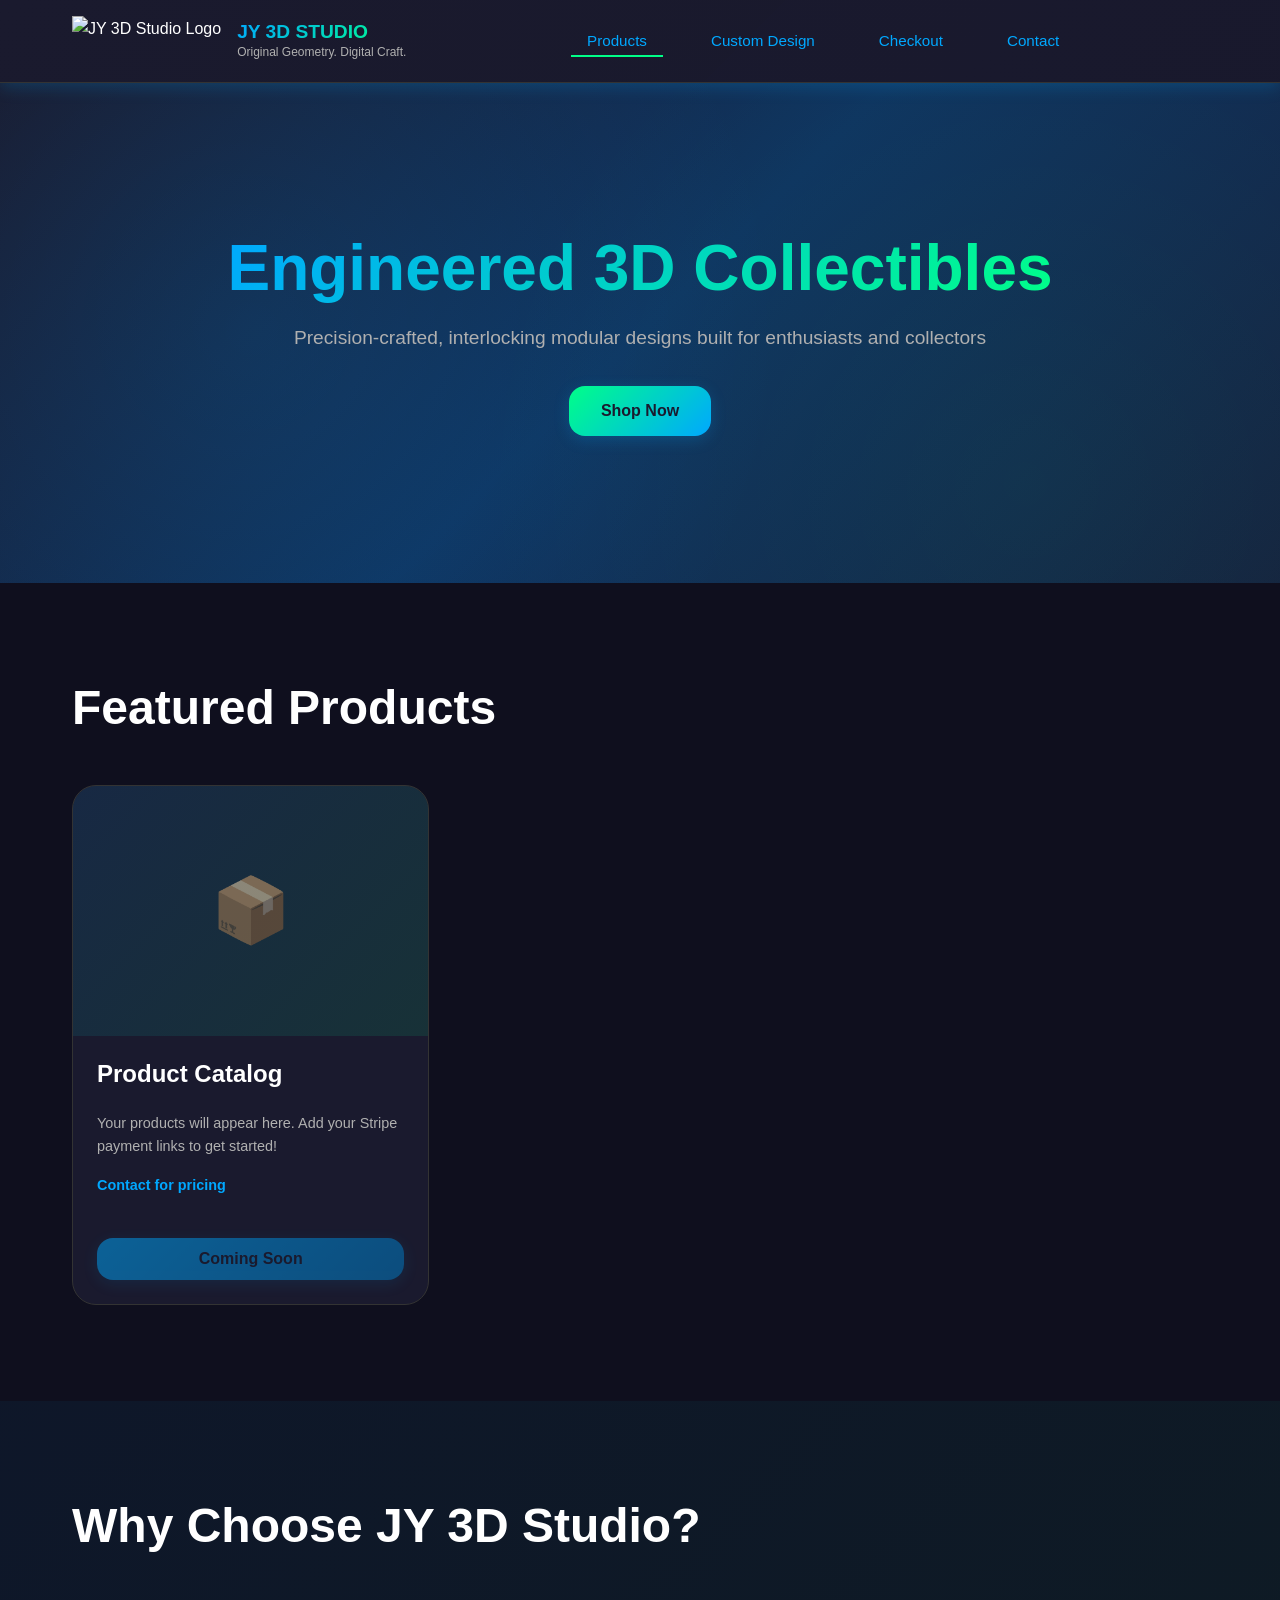
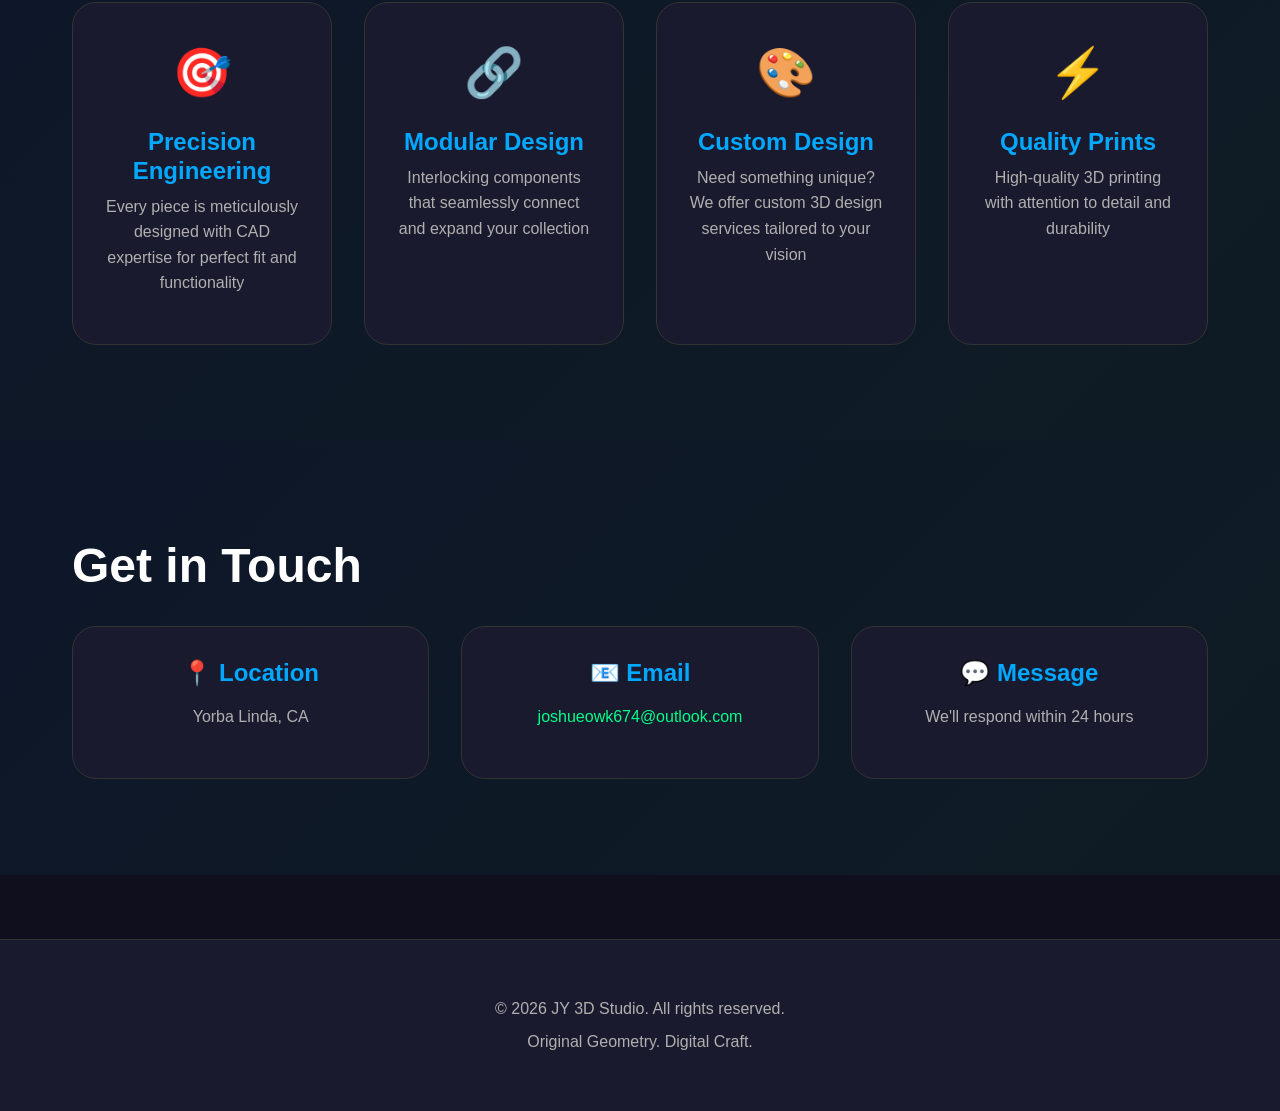
==== commit e4a5850f: "Include Firebase config script in index.html Added Firebase configuration script and logging." ====
--- a/index.html
+++ b/index.html
@@ -5,6 +5,11 @@
     <meta name="viewport" content="width=device-width, initial-scale=1.0">
     <title>JY 3D Studio - Custom 3D Designs & Modular Collectibles</title>
     <link rel="stylesheet" href="styles.css">
+    <script src="js/firebase-config.js"></script>
+<script>
+  // Now firebaseConfig is available globally
+  console.log(firebaseConfig);
+</script>
 </head>
 <body>
     <!-- Navigation -->
@@ -119,4 +124,4 @@
 
     <script src="script.js"></script>
 </body>
-</html>+</html>
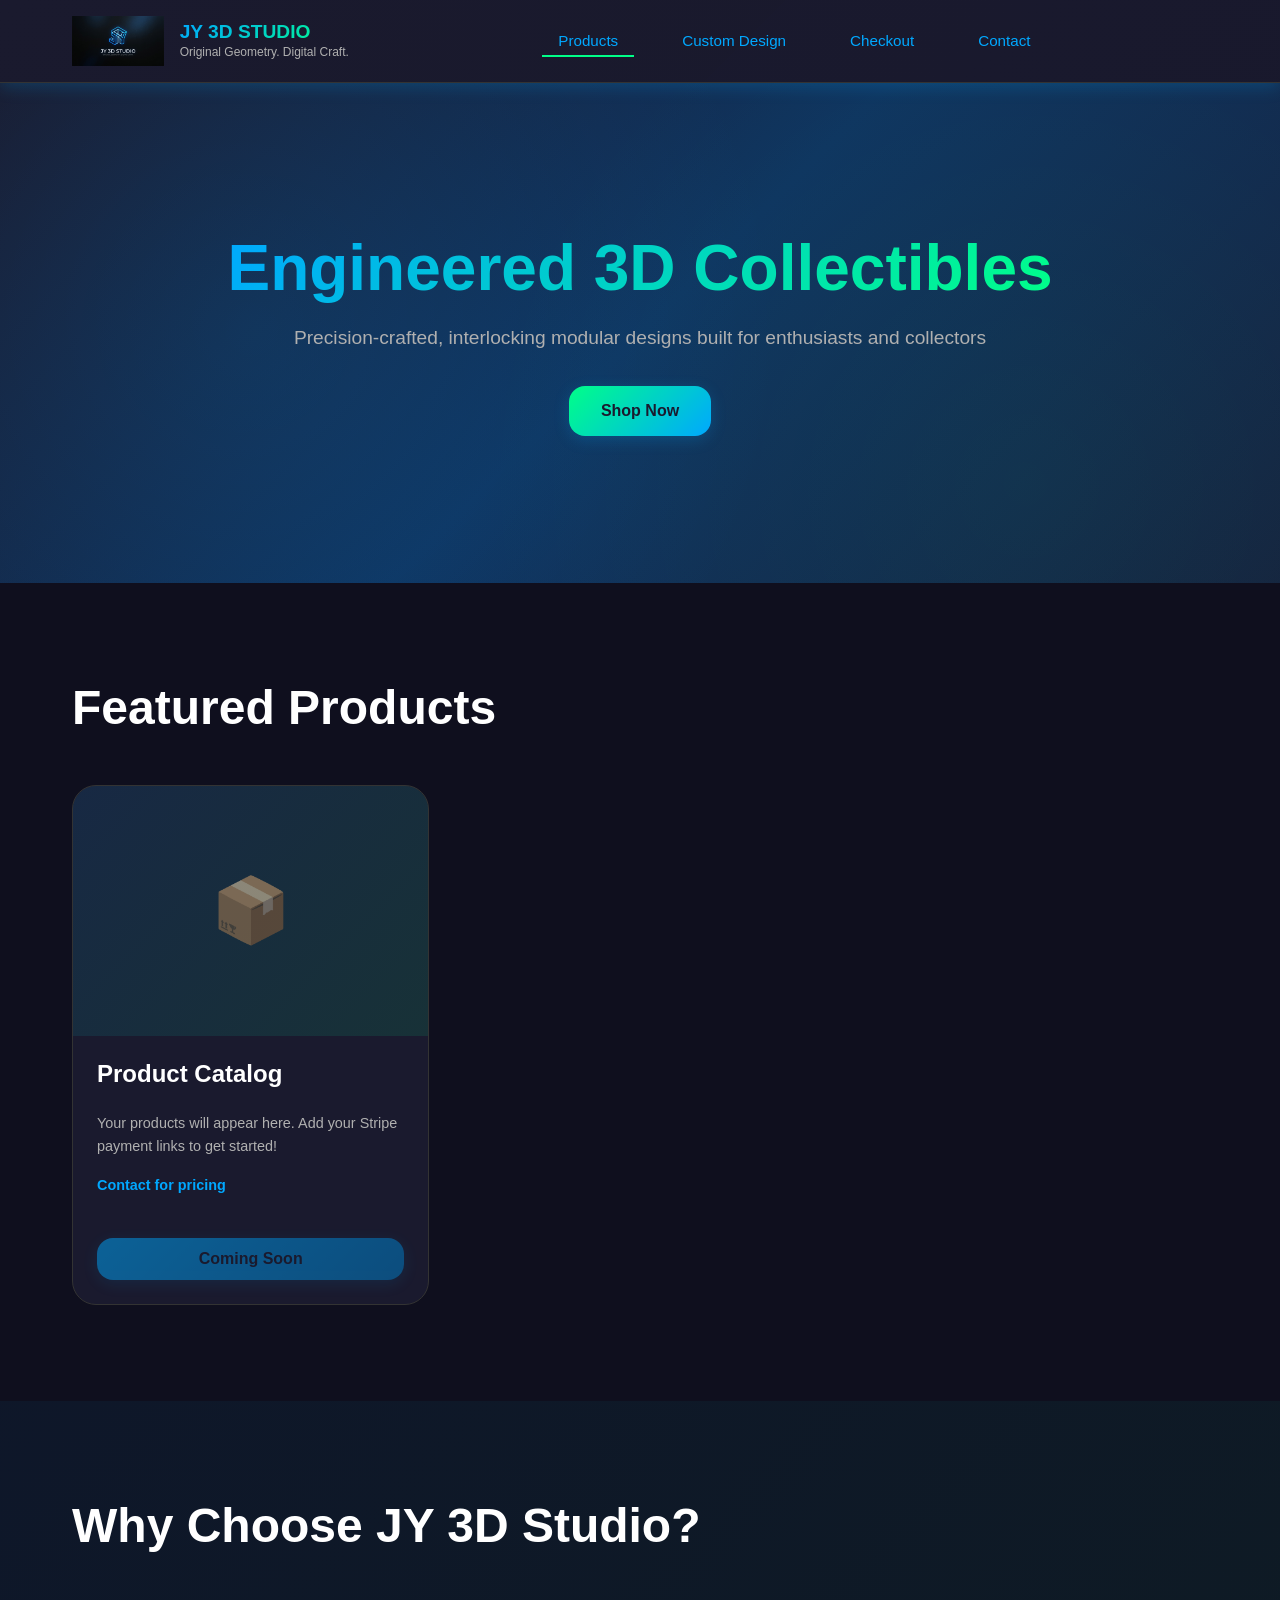
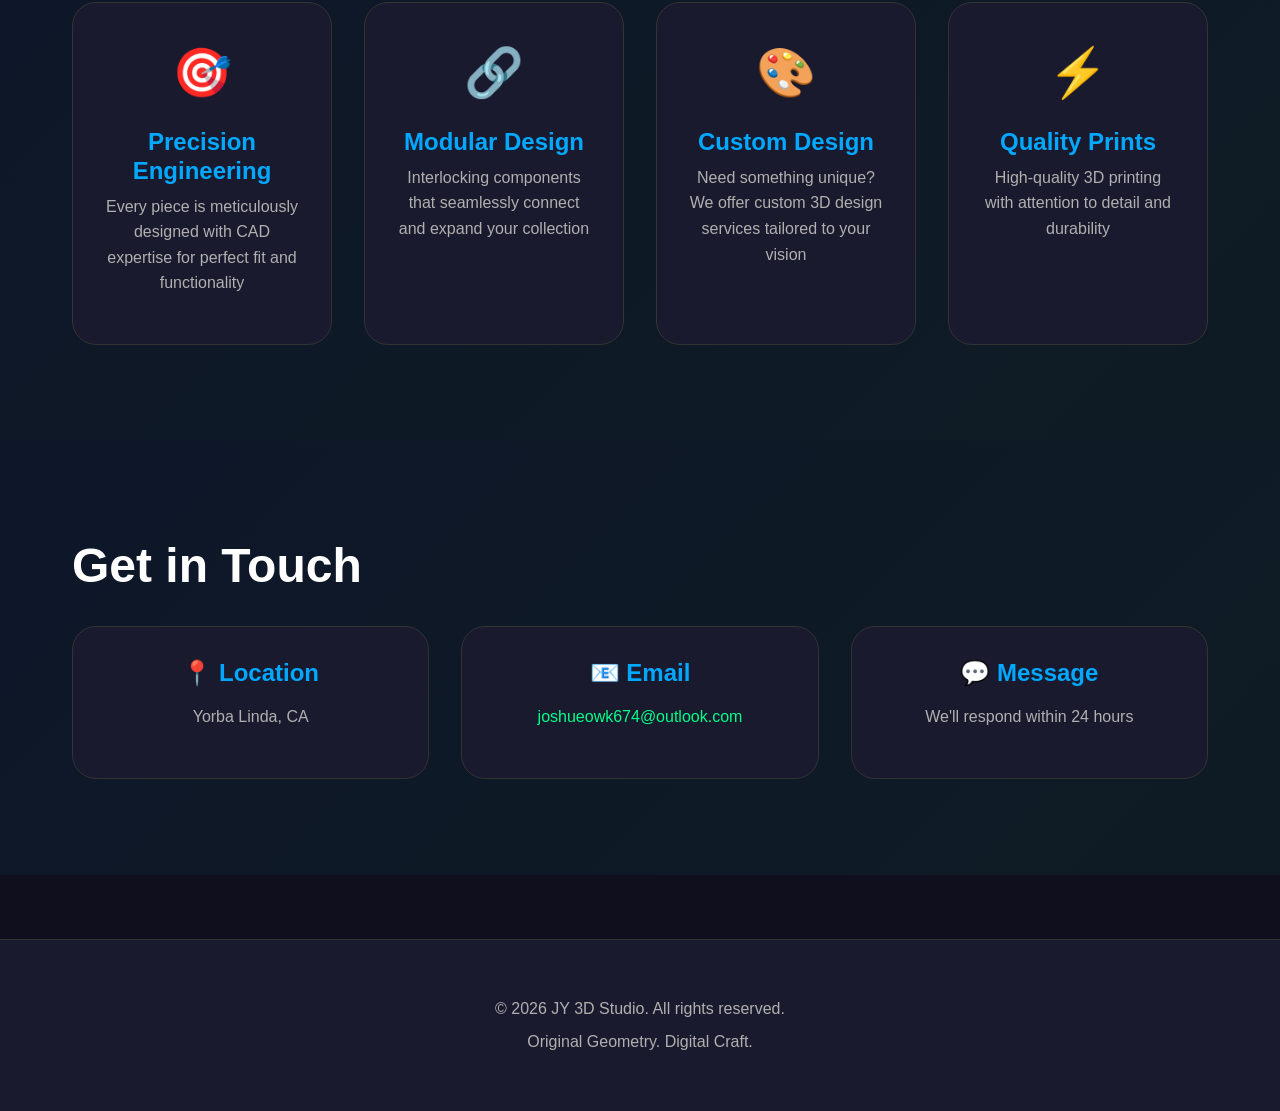
==== commit 05d26a59: "Update index.html Uses actual image..." ====
--- a/index.html
+++ b/index.html
@@ -16,7 +16,7 @@
     <nav class="navbar">
         <div class="container">
             <div class="logo-section">
-                <img src="images/logo.png" alt="JY 3D Studio Logo" class="logo-img">
+                <img src="logo.png" alt="JY 3D Studio Logo" class="logo-img">
                 <div class="logo-text">
                     <h1>JY 3D STUDIO</h1>
                     <p>Original Geometry. Digital Craft.</p>
